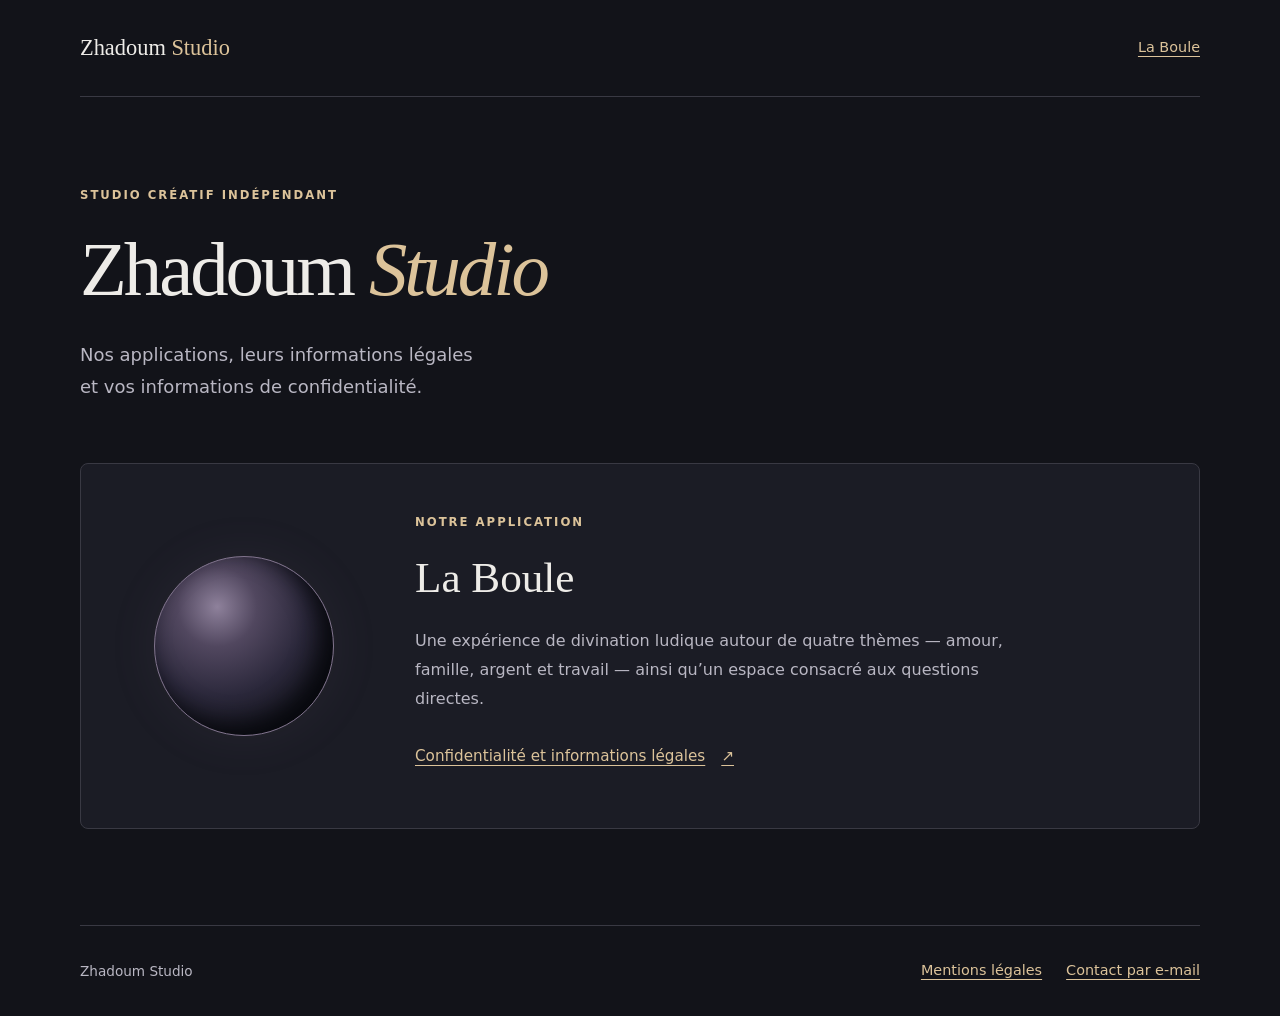
==== index.html @ 6d8b947a "Create Zhadoum Studio static website and La Boule privacy page" ====
﻿<!doctype html>
<html lang="fr">
<head>
  <meta charset="utf-8">
  <meta name="viewport" content="width=device-width, initial-scale=1">
  <meta name="description" content="Zhadoum Studio — applications et informations légales. Retrouvez la politique de confidentialité de La Boule.">
  <meta name="color-scheme" content="dark">
  <title>Zhadoum Studio</title>
  <link rel="stylesheet" href="assets/style.css">
</head>
<body>
  <a class="skip-link" href="#contenu">Aller au contenu</a>
  <header class="site-header container">
    <a class="brand" href="./" aria-current="page">Zhadoum <span>Studio</span></a>
    <nav aria-label="Navigation principale"><a href="la-boule/">La Boule</a></nav>
  </header>
  <main id="contenu" class="container home" tabindex="-1">
    <div class="intro">
      <p class="eyebrow">Studio créatif indépendant</p>
      <h1>Zhadoum <em>Studio</em></h1>
      <p class="lead">Nos applications, leurs informations légales<br class="desktop-break"> et vos informations de confidentialité.</p>
    </div>
    <section class="app-card" aria-labelledby="app-title">
      <div class="orb" aria-hidden="true"></div>
      <div class="app-copy">
        <p class="eyebrow">Notre application</p>
        <h2 id="app-title">La Boule</h2>
        <p>Une expérience de divination ludique autour de quatre thèmes — amour, famille, argent et travail — ainsi qu’un espace consacré aux questions directes.</p>
        <a class="button-link" href="la-boule/">Confidentialité et informations légales <span aria-hidden="true">↗</span></a>
      </div>
    </section>
  </main>
  <footer class="site-footer container">
    <span>Zhadoum Studio</span>
    <nav aria-label="Liens de pied de page"><a href="la-boule/#mentions-legales">Mentions légales</a><a href="mailto:zhadumdc@gmail.com">Contact par e-mail</a></nav>
  </footer>
</body>
</html>
---- assets/style.css ----
﻿:root{color-scheme:dark;--bg:#121319;--surface:#1b1c25;--text:#eeece8;--muted:#b9b7c3;--accent:#dcc39a;--line:#393943;font-family:system-ui,-apple-system,BlinkMacSystemFont,"Segoe UI",sans-serif;font-synthesis:none}
*{box-sizing:border-box}html{scroll-padding-top:2rem}body{margin:0;background:var(--bg);color:var(--text);font-size:1rem;line-height:1.8}a{color:var(--accent);text-underline-offset:.25em;text-decoration-thickness:1px}a:hover{color:#fff}a:focus-visible{outline:2px solid var(--accent);outline-offset:5px;border-radius:2px}p{margin:0 0 1.25rem}h1,h2{font-family:Georgia,"Times New Roman",serif;font-weight:400;line-height:1.15;text-wrap:balance}h1{font-size:clamp(2.65rem,6vw,5rem);letter-spacing:-.04em;margin:0 0 1.5rem}h2{font-size:2rem;margin:0 0 1.5rem}em{font-weight:400;color:var(--accent)}.container{width:min(1120px,calc(100% - 64px));margin-inline:auto}.site-header{display:flex;justify-content:space-between;align-items:center;gap:1rem;padding-block:1.75rem;border-bottom:1px solid var(--line)}.brand{color:var(--text);text-decoration:none;font-family:Georgia,"Times New Roman",serif;font-size:1.4rem}.brand span{color:var(--accent)}nav{display:flex;gap:1.75rem}nav a{font-size:.9rem}nav a[aria-current=page]{color:var(--text)}.skip-link{position:absolute;top:-100px;left:1rem;z-index:10;padding:.75rem 1rem;background:var(--text);color:var(--bg)}.skip-link:focus{top:1rem;color:var(--bg)}.eyebrow{font-size:.73rem;letter-spacing:.17em;text-transform:uppercase;color:var(--accent);font-weight:600;margin-bottom:1.25rem}.home{padding-block:5.5rem 6rem}.intro{margin-bottom:3.75rem}.lead{color:var(--muted);font-size:1.125rem;max-width:42rem}.app-card{display:grid;grid-template-columns:230px 1fr;gap:3.5rem;align-items:center;padding:3rem;background:var(--surface);border:1px solid var(--line);border-radius:8px}.app-copy{max-width:38rem}.app-copy h2{font-size:2.7rem}.app-copy p:not(.eyebrow){color:var(--muted)}.orb{width:180px;aspect-ratio:1;border:1px solid #81748d;border-radius:50%;justify-self:center;background:radial-gradient(circle at 35% 28%,#8e819b 0,#51475f 23%,#2b283b 52%,#171720 76%);box-shadow:0 0 55px #ab8fb112,inset -12px -10px 25px #07080d}.button-link{display:inline-flex;align-items:center;gap:1rem;padding:.6rem 0;font-size:.95rem}.site-footer{border-top:1px solid var(--line);display:flex;align-items:center;justify-content:space-between;gap:1.5rem;padding-block:2rem;color:var(--muted);font-size:.85rem}.site-footer nav{flex-wrap:wrap;gap:.6rem 1.5rem}.legal{padding-block:4.5rem 5rem}.legal-heading{padding-bottom:3rem}.updated{font-size:.9rem;color:var(--muted);margin-bottom:0}.legal-layout{display:grid;grid-template-columns:240px minmax(0,1fr);gap:4rem;align-items:start}.contents{position:sticky;top:2rem;flex-direction:column;gap:0;border-top:1px solid var(--line);padding-top:1.5rem}.contents a{display:block;padding:.45rem 0;color:var(--muted);text-decoration:none}.contents a:hover{color:var(--accent);text-decoration:underline}.legal-copy{max-width:70ch;overflow-wrap:anywhere}.legal-copy section{scroll-margin-top:2rem;padding:0 0 2.5rem;margin-bottom:2.5rem;border-bottom:1px solid var(--line)}.legal-copy section p:last-child{margin-bottom:0}.legal-copy h2{font-size:1.8rem}.external{font-size:.8em;white-space:nowrap}.legal-copy dl{margin:0}.legal-copy dt{font-size:.8rem;color:var(--muted);margin-top:1.15rem}.legal-copy dd{margin:0}.back-top{display:inline-block;padding:.5rem 0}
@media(max-width:800px){.legal-layout{grid-template-columns:1fr;gap:2.5rem}.contents{position:static;display:grid;grid-template-columns:1fr 1fr;gap:0 1.5rem;padding-bottom:1.5rem;border-bottom:1px solid var(--line)}.contents .eyebrow{grid-column:1/-1;margin-bottom:.5rem}.legal-copy{max-width:none}.app-card{grid-template-columns:140px 1fr;gap:2rem;padding:2rem}.orb{width:130px}.site-footer{align-items:flex-start;flex-direction:column}}
@media(max-width:520px){.container{width:calc(100% - 40px)}.site-header{padding-block:1.25rem;flex-wrap:wrap}.site-header nav{gap:1.25rem}.brand{font-size:1.25rem}.home{padding-block:3.5rem}.intro{margin-bottom:2.5rem}.desktop-break{display:none}.app-card{grid-template-columns:1fr;padding:1.75rem;gap:1.5rem}.orb{width:100px;justify-self:start}.app-copy h2{font-size:2.25rem}.legal{padding-block:3rem}.legal-heading{padding-bottom:2rem}.contents{grid-template-columns:1fr}.legal-copy h2{font-size:1.65rem}.legal-copy section{padding-bottom:2rem;margin-bottom:2rem}.button-link{align-items:flex-start}.site-footer nav{gap:.75rem 1.25rem}}
@media print{:root{color-scheme:light;--bg:#fff;--text:#111;--muted:#444;--accent:#222;--line:#ccc}body{font-size:11pt}.container{width:100%}.site-header,.site-footer,.contents,.back-top,.skip-link,.orb{display:none}.legal{padding:0}.legal-heading{padding-bottom:1rem}h1{font-size:30pt}.legal-layout{display:block}.legal-copy{max-width:none}.legal-copy section{margin-bottom:1rem;padding-bottom:1rem}h2{break-after:avoid}p,dd{orphans:3;widows:3}a{color:#111}.app-card{display:block;background:#fff}}
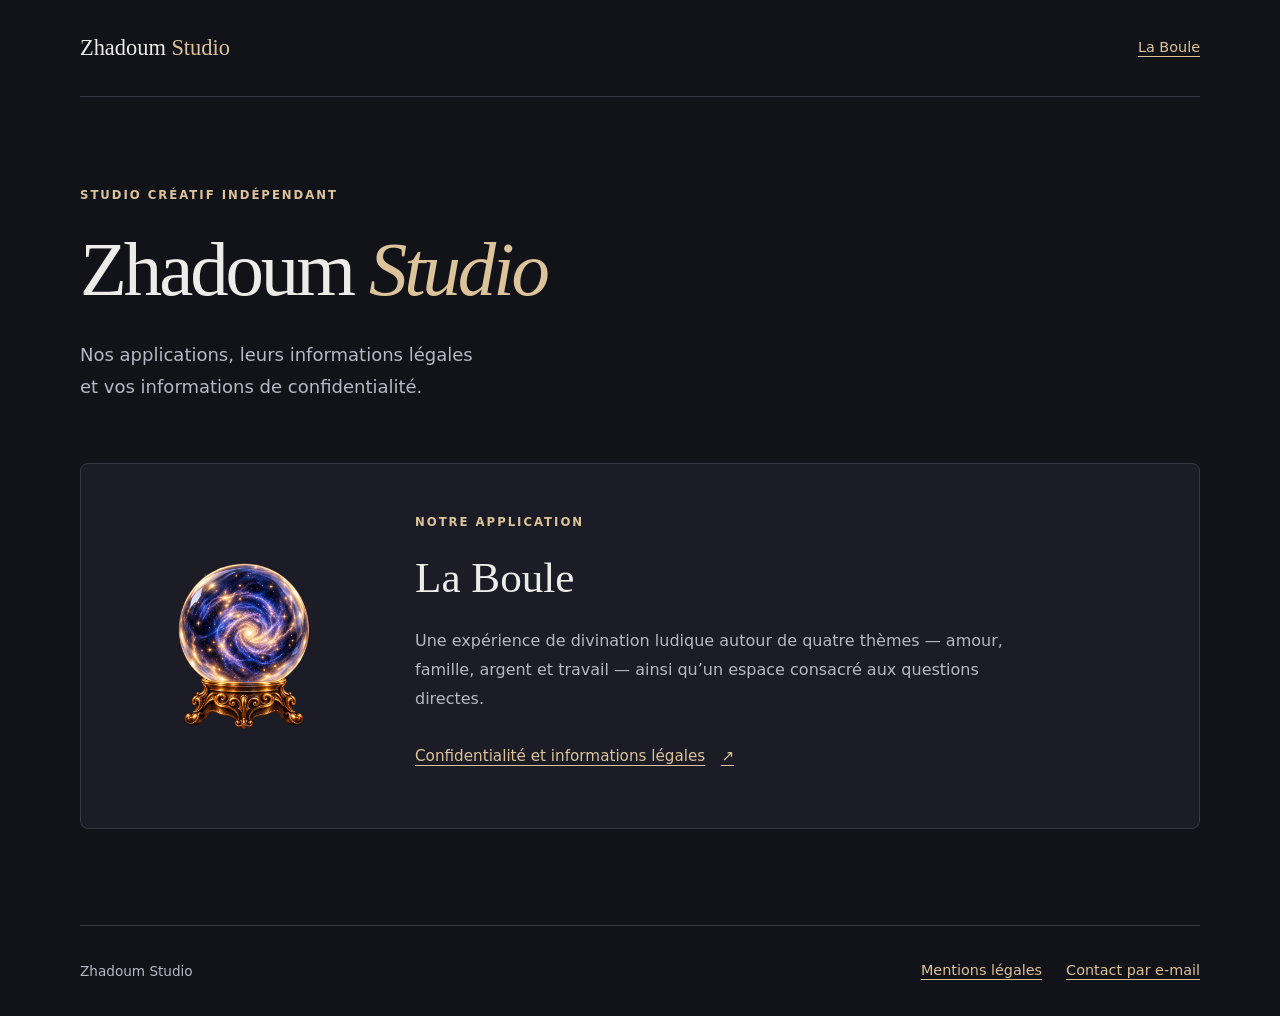
==== commit 84d5e610: "Use La Boule artwork on the studio homepage" ====
--- a/index.html
+++ b/index.html
@@ -21,7 +21,7 @@
       <p class="lead">Nos applications, leurs informations légales<br class="desktop-break"> et vos informations de confidentialité.</p>
     </div>
     <section class="app-card" aria-labelledby="app-title">
-      <div class="orb" aria-hidden="true"></div>
+      <img class="orb" src="assets/boule-question.png" alt="" width="1254" height="1254" aria-hidden="true">
       <div class="app-copy">
         <p class="eyebrow">Notre application</p>
         <h2 id="app-title">La Boule</h2>
@@ -32,7 +32,7 @@
   </main>
   <footer class="site-footer container">
     <span>Zhadoum Studio</span>
-    <nav aria-label="Liens de pied de page"><a href="la-boule/#mentions-legales">Mentions légales</a><a href="mailto:zhadumdc@gmail.com">Contact par e-mail</a></nav>
+    <nav aria-label="Liens de pied de page"><a href="la-boule/#mentions-legales">Mentions légales</a><a href="mailto:contact@zhadoum-studio.fr">Contact par e-mail</a></nav>
   </footer>
 </body>
 </html>
--- a/assets/style.css
+++ b/assets/style.css
@@ -1,5 +1,5 @@
 ﻿:root{color-scheme:dark;--bg:#121319;--surface:#1b1c25;--text:#eeece8;--muted:#b9b7c3;--accent:#dcc39a;--line:#393943;font-family:system-ui,-apple-system,BlinkMacSystemFont,"Segoe UI",sans-serif;font-synthesis:none}
-*{box-sizing:border-box}html{scroll-padding-top:2rem}body{margin:0;background:var(--bg);color:var(--text);font-size:1rem;line-height:1.8}a{color:var(--accent);text-underline-offset:.25em;text-decoration-thickness:1px}a:hover{color:#fff}a:focus-visible{outline:2px solid var(--accent);outline-offset:5px;border-radius:2px}p{margin:0 0 1.25rem}h1,h2{font-family:Georgia,"Times New Roman",serif;font-weight:400;line-height:1.15;text-wrap:balance}h1{font-size:clamp(2.65rem,6vw,5rem);letter-spacing:-.04em;margin:0 0 1.5rem}h2{font-size:2rem;margin:0 0 1.5rem}em{font-weight:400;color:var(--accent)}.container{width:min(1120px,calc(100% - 64px));margin-inline:auto}.site-header{display:flex;justify-content:space-between;align-items:center;gap:1rem;padding-block:1.75rem;border-bottom:1px solid var(--line)}.brand{color:var(--text);text-decoration:none;font-family:Georgia,"Times New Roman",serif;font-size:1.4rem}.brand span{color:var(--accent)}nav{display:flex;gap:1.75rem}nav a{font-size:.9rem}nav a[aria-current=page]{color:var(--text)}.skip-link{position:absolute;top:-100px;left:1rem;z-index:10;padding:.75rem 1rem;background:var(--text);color:var(--bg)}.skip-link:focus{top:1rem;color:var(--bg)}.eyebrow{font-size:.73rem;letter-spacing:.17em;text-transform:uppercase;color:var(--accent);font-weight:600;margin-bottom:1.25rem}.home{padding-block:5.5rem 6rem}.intro{margin-bottom:3.75rem}.lead{color:var(--muted);font-size:1.125rem;max-width:42rem}.app-card{display:grid;grid-template-columns:230px 1fr;gap:3.5rem;align-items:center;padding:3rem;background:var(--surface);border:1px solid var(--line);border-radius:8px}.app-copy{max-width:38rem}.app-copy h2{font-size:2.7rem}.app-copy p:not(.eyebrow){color:var(--muted)}.orb{width:180px;aspect-ratio:1;border:1px solid #81748d;border-radius:50%;justify-self:center;background:radial-gradient(circle at 35% 28%,#8e819b 0,#51475f 23%,#2b283b 52%,#171720 76%);box-shadow:0 0 55px #ab8fb112,inset -12px -10px 25px #07080d}.button-link{display:inline-flex;align-items:center;gap:1rem;padding:.6rem 0;font-size:.95rem}.site-footer{border-top:1px solid var(--line);display:flex;align-items:center;justify-content:space-between;gap:1.5rem;padding-block:2rem;color:var(--muted);font-size:.85rem}.site-footer nav{flex-wrap:wrap;gap:.6rem 1.5rem}.legal{padding-block:4.5rem 5rem}.legal-heading{padding-bottom:3rem}.updated{font-size:.9rem;color:var(--muted);margin-bottom:0}.legal-layout{display:grid;grid-template-columns:240px minmax(0,1fr);gap:4rem;align-items:start}.contents{position:sticky;top:2rem;flex-direction:column;gap:0;border-top:1px solid var(--line);padding-top:1.5rem}.contents a{display:block;padding:.45rem 0;color:var(--muted);text-decoration:none}.contents a:hover{color:var(--accent);text-decoration:underline}.legal-copy{max-width:70ch;overflow-wrap:anywhere}.legal-copy section{scroll-margin-top:2rem;padding:0 0 2.5rem;margin-bottom:2.5rem;border-bottom:1px solid var(--line)}.legal-copy section p:last-child{margin-bottom:0}.legal-copy h2{font-size:1.8rem}.external{font-size:.8em;white-space:nowrap}.legal-copy dl{margin:0}.legal-copy dt{font-size:.8rem;color:var(--muted);margin-top:1.15rem}.legal-copy dd{margin:0}.back-top{display:inline-block;padding:.5rem 0}
+*{box-sizing:border-box}html{scroll-padding-top:2rem}body{margin:0;background:var(--bg);color:var(--text);font-size:1rem;line-height:1.8}a{color:var(--accent);text-underline-offset:.25em;text-decoration-thickness:1px}a:hover{color:#fff}a:focus-visible{outline:2px solid var(--accent);outline-offset:5px;border-radius:2px}p{margin:0 0 1.25rem}h1,h2{font-family:Georgia,"Times New Roman",serif;font-weight:400;line-height:1.15;text-wrap:balance}h1{font-size:clamp(2.65rem,6vw,5rem);letter-spacing:-.04em;margin:0 0 1.5rem}h2{font-size:2rem;margin:0 0 1.5rem}em{font-weight:400;color:var(--accent)}.container{width:min(1120px,calc(100% - 64px));margin-inline:auto}.site-header{display:flex;justify-content:space-between;align-items:center;gap:1rem;padding-block:1.75rem;border-bottom:1px solid var(--line)}.brand{color:var(--text);text-decoration:none;font-family:Georgia,"Times New Roman",serif;font-size:1.4rem}.brand span{color:var(--accent)}nav{display:flex;gap:1.75rem}nav a{font-size:.9rem}nav a[aria-current=page]{color:var(--text)}.skip-link{position:absolute;top:-100px;left:1rem;z-index:10;padding:.75rem 1rem;background:var(--text);color:var(--bg)}.skip-link:focus{top:1rem;color:var(--bg)}.eyebrow{font-size:.73rem;letter-spacing:.17em;text-transform:uppercase;color:var(--accent);font-weight:600;margin-bottom:1.25rem}.home{padding-block:5.5rem 6rem}.intro{margin-bottom:3.75rem}.lead{color:var(--muted);font-size:1.125rem;max-width:42rem}.app-card{display:grid;grid-template-columns:230px 1fr;gap:3.5rem;align-items:center;padding:3rem;background:var(--surface);border:1px solid var(--line);border-radius:8px}.app-copy{max-width:38rem}.app-copy h2{font-size:2.7rem}.app-copy p:not(.eyebrow){color:var(--muted)}.orb{display:block;width:180px;max-width:100%;height:auto;justify-self:center;object-fit:contain}.button-link{display:inline-flex;align-items:center;gap:1rem;padding:.6rem 0;font-size:.95rem}.site-footer{border-top:1px solid var(--line);display:flex;align-items:center;justify-content:space-between;gap:1.5rem;padding-block:2rem;color:var(--muted);font-size:.85rem}.site-footer nav{flex-wrap:wrap;gap:.6rem 1.5rem}.legal{padding-block:4.5rem 5rem}.legal-heading{padding-bottom:3rem}.updated{font-size:.9rem;color:var(--muted);margin-bottom:0}.legal-layout{display:grid;grid-template-columns:240px minmax(0,1fr);gap:4rem;align-items:start}.contents{position:sticky;top:2rem;flex-direction:column;gap:0;border-top:1px solid var(--line);padding-top:1.5rem}.contents a{display:block;padding:.45rem 0;color:var(--muted);text-decoration:none}.contents a:hover{color:var(--accent);text-decoration:underline}.legal-copy{max-width:70ch;overflow-wrap:anywhere}.legal-copy section{scroll-margin-top:2rem;padding:0 0 2.5rem;margin-bottom:2.5rem;border-bottom:1px solid var(--line)}.legal-copy section p:last-child{margin-bottom:0}.legal-copy h2{font-size:1.8rem}.external{font-size:.8em;white-space:nowrap}.legal-copy dl{margin:0}.legal-copy dt{font-size:.8rem;color:var(--muted);margin-top:1.15rem}.legal-copy dd{margin:0}.back-top{display:inline-block;padding:.5rem 0}
 @media(max-width:800px){.legal-layout{grid-template-columns:1fr;gap:2.5rem}.contents{position:static;display:grid;grid-template-columns:1fr 1fr;gap:0 1.5rem;padding-bottom:1.5rem;border-bottom:1px solid var(--line)}.contents .eyebrow{grid-column:1/-1;margin-bottom:.5rem}.legal-copy{max-width:none}.app-card{grid-template-columns:140px 1fr;gap:2rem;padding:2rem}.orb{width:130px}.site-footer{align-items:flex-start;flex-direction:column}}
 @media(max-width:520px){.container{width:calc(100% - 40px)}.site-header{padding-block:1.25rem;flex-wrap:wrap}.site-header nav{gap:1.25rem}.brand{font-size:1.25rem}.home{padding-block:3.5rem}.intro{margin-bottom:2.5rem}.desktop-break{display:none}.app-card{grid-template-columns:1fr;padding:1.75rem;gap:1.5rem}.orb{width:100px;justify-self:start}.app-copy h2{font-size:2.25rem}.legal{padding-block:3rem}.legal-heading{padding-bottom:2rem}.contents{grid-template-columns:1fr}.legal-copy h2{font-size:1.65rem}.legal-copy section{padding-bottom:2rem;margin-bottom:2rem}.button-link{align-items:flex-start}.site-footer nav{gap:.75rem 1.25rem}}
 @media print{:root{color-scheme:light;--bg:#fff;--text:#111;--muted:#444;--accent:#222;--line:#ccc}body{font-size:11pt}.container{width:100%}.site-header,.site-footer,.contents,.back-top,.skip-link,.orb{display:none}.legal{padding:0}.legal-heading{padding-bottom:1rem}h1{font-size:30pt}.legal-layout{display:block}.legal-copy{max-width:none}.legal-copy section{margin-bottom:1rem;padding-bottom:1rem}h2{break-after:avoid}p,dd{orphans:3;widows:3}a{color:#111}.app-card{display:block;background:#fff}}
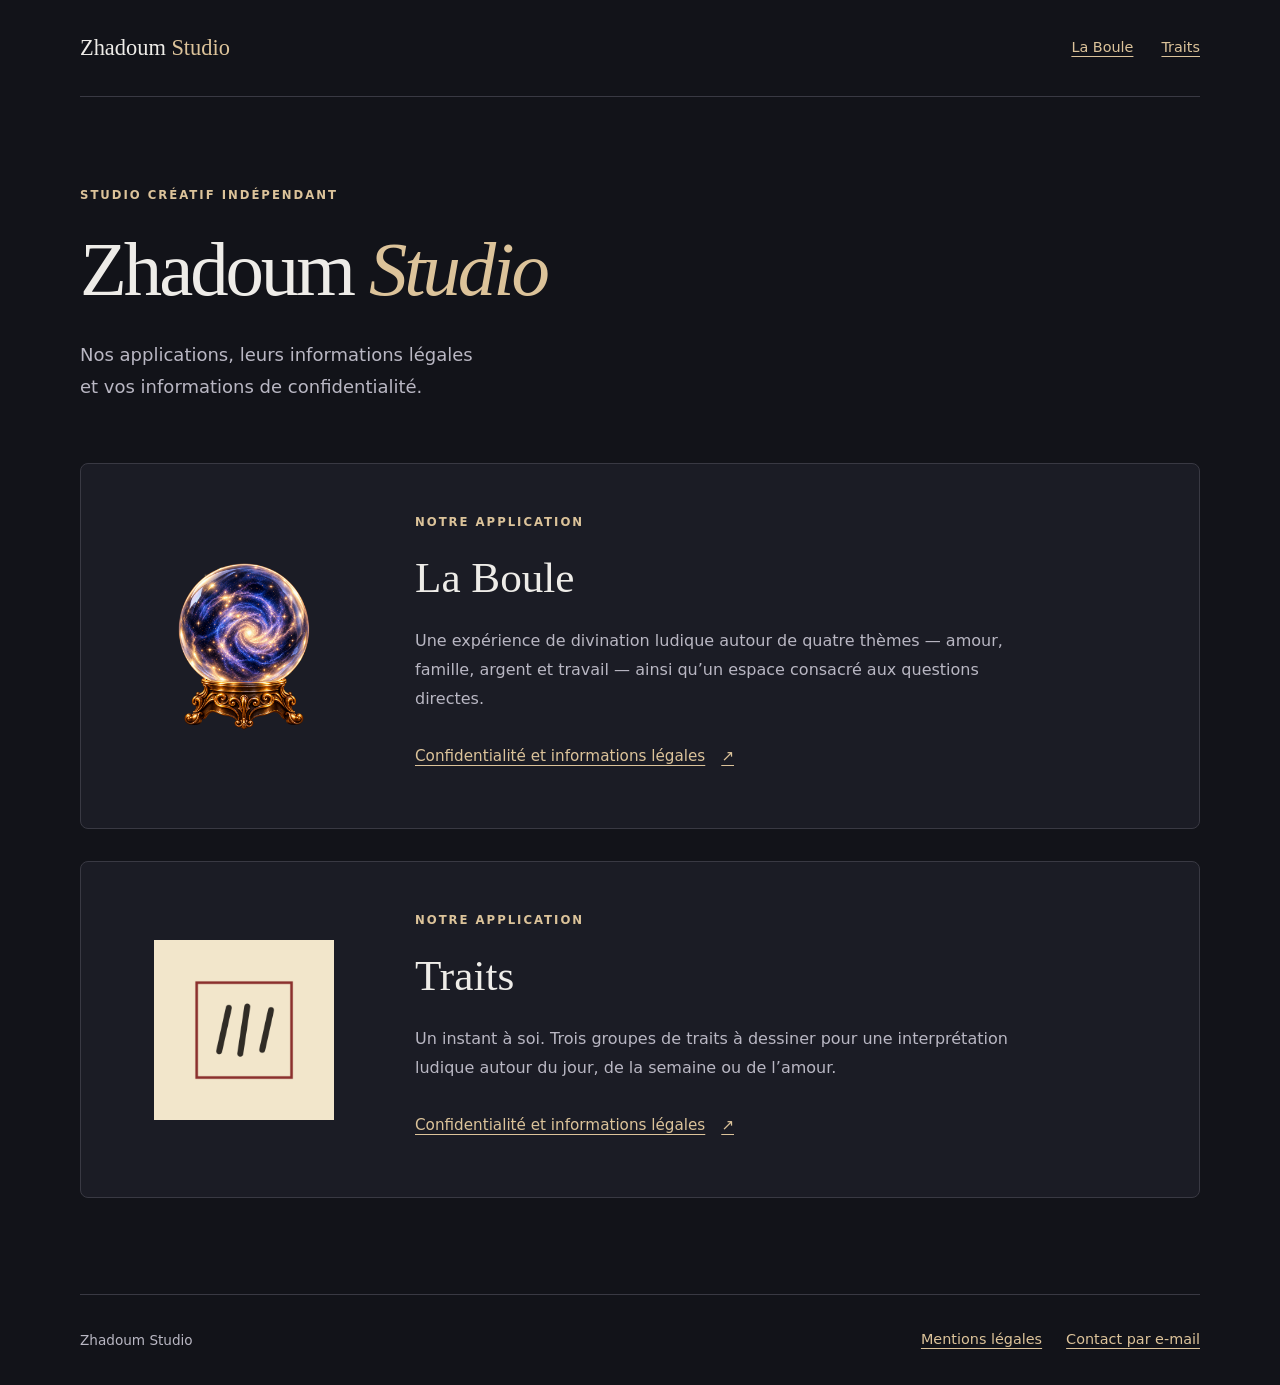
==== commit 8cebd3c6: "Link Traits from studio homepage alongside La Boule" ====
--- a/index.html
+++ b/index.html
@@ -3,7 +3,7 @@
 <head>
   <meta charset="utf-8">
   <meta name="viewport" content="width=device-width, initial-scale=1">
-  <meta name="description" content="Zhadoum Studio — applications et informations légales. Retrouvez la politique de confidentialité de La Boule.">
+  <meta name="description" content="Zhadoum Studio — applications et informations légales. Retrouvez les politiques de confidentialité de La Boule et de Traits.">
   <meta name="color-scheme" content="dark">
   <title>Zhadoum Studio</title>
   <link rel="stylesheet" href="assets/style.css">
@@ -12,7 +12,7 @@
   <a class="skip-link" href="#contenu">Aller au contenu</a>
   <header class="site-header container">
     <a class="brand" href="./" aria-current="page">Zhadoum <span>Studio</span></a>
-    <nav aria-label="Navigation principale"><a href="la-boule/">La Boule</a></nav>
+    <nav aria-label="Navigation principale"><a href="la-boule/">La Boule</a><a href="traits/">Traits</a></nav>
   </header>
   <main id="contenu" class="container home" tabindex="-1">
     <div class="intro">
@@ -29,6 +29,15 @@
         <a class="button-link" href="la-boule/">Confidentialité et informations légales <span aria-hidden="true">↗</span></a>
       </div>
     </section>
+    <section class="app-card" aria-labelledby="traits-title" style="margin-top: 2rem">
+      <img class="orb" src="assets/traits-icon.png" alt="" width="1024" height="1024" aria-hidden="true">
+      <div class="app-copy">
+        <p class="eyebrow">Notre application</p>
+        <h2 id="traits-title">Traits</h2>
+        <p>Un instant à soi. Trois groupes de traits à dessiner pour une interprétation ludique autour du jour, de la semaine ou de l’amour.</p>
+        <a class="button-link" href="traits/">Confidentialité et informations légales <span aria-hidden="true">↗</span></a>
+      </div>
+    </section>
   </main>
   <footer class="site-footer container">
     <span>Zhadoum Studio</span>
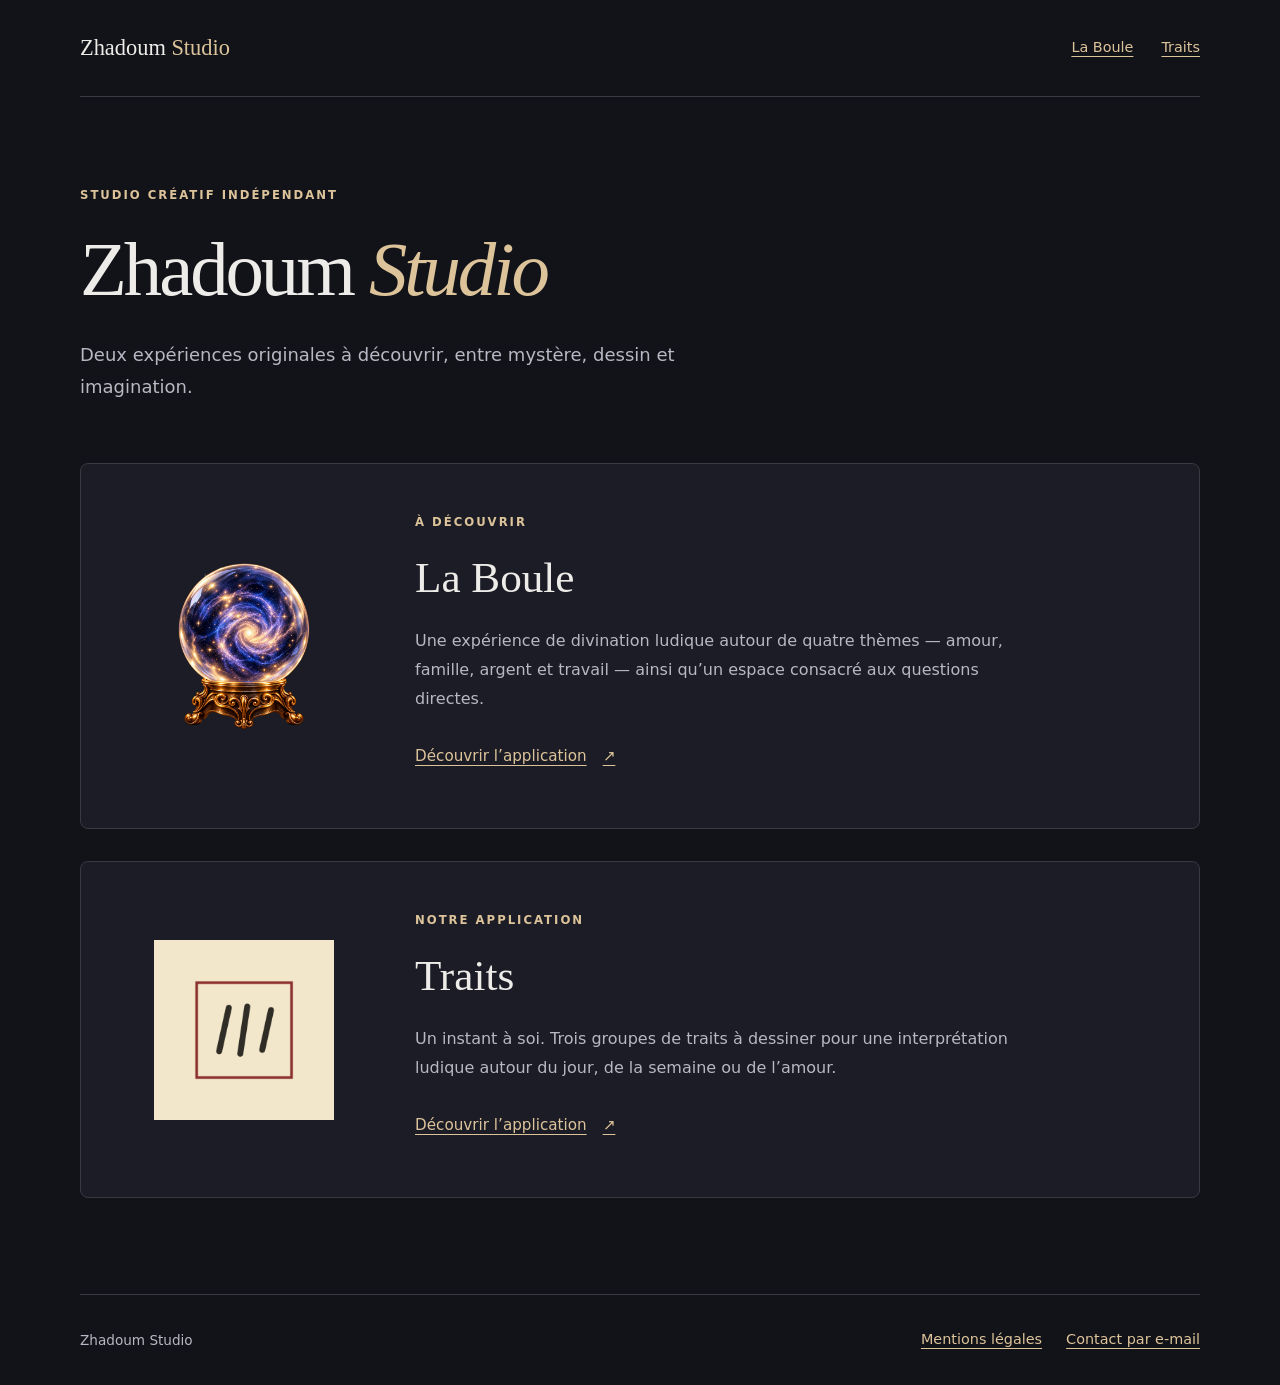
==== commit 20b7a23d: "Harmoniser navigation et pages de présentation Zhadoum Studio" ====
--- a/index.html
+++ b/index.html
@@ -3,7 +3,7 @@
 <head>
   <meta charset="utf-8">
   <meta name="viewport" content="width=device-width, initial-scale=1">
-  <meta name="description" content="Zhadoum Studio — applications et informations légales. Retrouvez les politiques de confidentialité de La Boule et de Traits.">
+  <meta name="description" content="Zhadoum Studio — découvrez nos applications La Boule et Traits.">
   <meta name="color-scheme" content="dark">
   <title>Zhadoum Studio</title>
   <link rel="stylesheet" href="assets/style.css">
@@ -12,21 +12,21 @@
   <a class="skip-link" href="#contenu">Aller au contenu</a>
   <header class="site-header container">
     <a class="brand" href="./" aria-current="page">Zhadoum <span>Studio</span></a>
-    <nav aria-label="Navigation principale"><a href="la-boule/">La Boule</a><a href="traits/">Traits</a></nav>
+    <nav aria-label="Navigation principale"><a href="la-boule/decouvrir/">La Boule</a><a href="traits/decouvrir/">Traits</a></nav>
   </header>
   <main id="contenu" class="container home" tabindex="-1">
     <div class="intro">
       <p class="eyebrow">Studio créatif indépendant</p>
       <h1>Zhadoum <em>Studio</em></h1>
-      <p class="lead">Nos applications, leurs informations légales<br class="desktop-break"> et vos informations de confidentialité.</p>
+      <p class="lead">Deux expériences originales à découvrir, entre mystère, dessin et imagination.</p>
     </div>
     <section class="app-card" aria-labelledby="app-title">
       <img class="orb" src="assets/boule-question.png" alt="" width="1254" height="1254" aria-hidden="true">
       <div class="app-copy">
-        <p class="eyebrow">Notre application</p>
+        <p class="eyebrow">À découvrir</p>
         <h2 id="app-title">La Boule</h2>
         <p>Une expérience de divination ludique autour de quatre thèmes — amour, famille, argent et travail — ainsi qu’un espace consacré aux questions directes.</p>
-        <a class="button-link" href="la-boule/">Confidentialité et informations légales <span aria-hidden="true">↗</span></a>
+        <a class="button-link" href="la-boule/">Découvrir l’application <span aria-hidden="true">↗</span></a>
       </div>
     </section>
     <section class="app-card" aria-labelledby="traits-title" style="margin-top: 2rem">
@@ -35,7 +35,7 @@
         <p class="eyebrow">Notre application</p>
         <h2 id="traits-title">Traits</h2>
         <p>Un instant à soi. Trois groupes de traits à dessiner pour une interprétation ludique autour du jour, de la semaine ou de l’amour.</p>
-        <a class="button-link" href="traits/">Confidentialité et informations légales <span aria-hidden="true">↗</span></a>
+        <a class="button-link" href="traits/">Découvrir l’application <span aria-hidden="true">↗</span></a>
       </div>
     </section>
   </main>
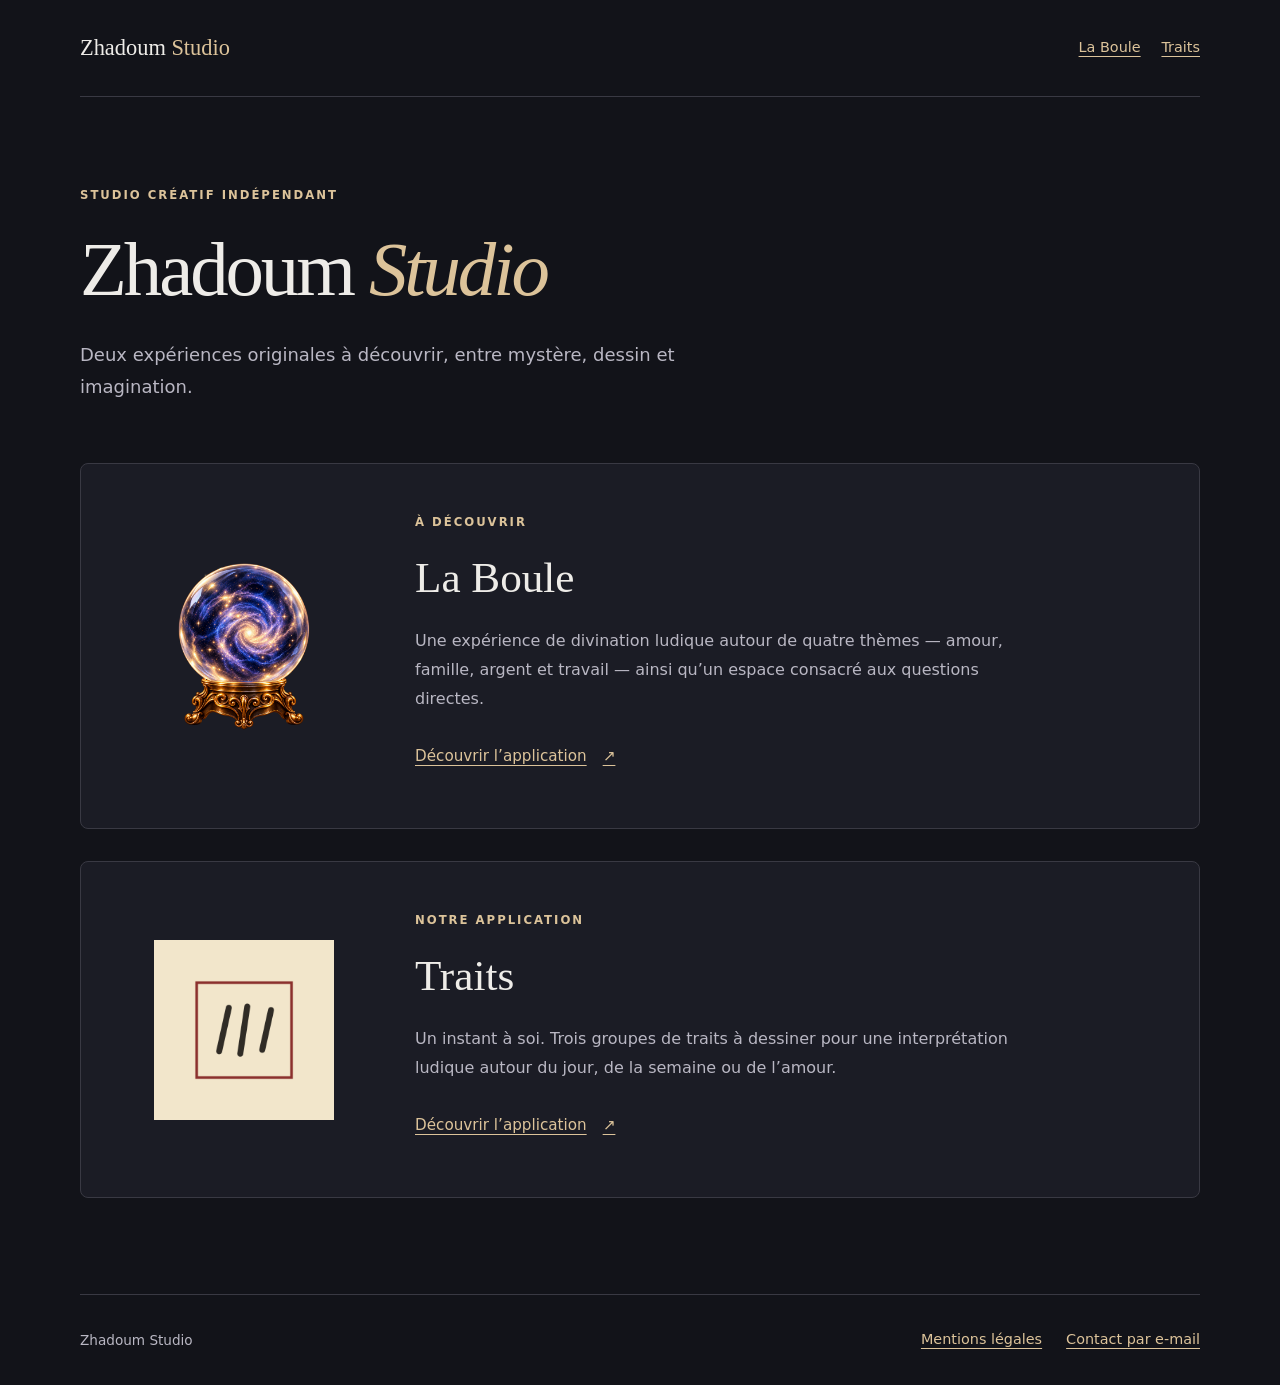
==== commit b19dbd21: "Corriger les boutons Découvrir pour ouvrir les présentations des applications" ====
--- a/index.html
+++ b/index.html
@@ -26,7 +26,7 @@
         <p class="eyebrow">À découvrir</p>
         <h2 id="app-title">La Boule</h2>
         <p>Une expérience de divination ludique autour de quatre thèmes — amour, famille, argent et travail — ainsi qu’un espace consacré aux questions directes.</p>
-        <a class="button-link" href="la-boule/">Découvrir l’application <span aria-hidden="true">↗</span></a>
+        <a class="button-link" href="la-boule/decouvrir/">Découvrir l’application <span aria-hidden="true">↗</span></a>
       </div>
     </section>
     <section class="app-card" aria-labelledby="traits-title" style="margin-top: 2rem">
@@ -35,7 +35,7 @@
         <p class="eyebrow">Notre application</p>
         <h2 id="traits-title">Traits</h2>
         <p>Un instant à soi. Trois groupes de traits à dessiner pour une interprétation ludique autour du jour, de la semaine ou de l’amour.</p>
-        <a class="button-link" href="traits/">Découvrir l’application <span aria-hidden="true">↗</span></a>
+        <a class="button-link" href="traits/decouvrir/">Découvrir l’application <span aria-hidden="true">↗</span></a>
       </div>
     </section>
   </main>
--- a/assets/style.css
+++ b/assets/style.css
@@ -3,3 +3,10 @@
 @media(max-width:800px){.legal-layout{grid-template-columns:1fr;gap:2.5rem}.contents{position:static;display:grid;grid-template-columns:1fr 1fr;gap:0 1.5rem;padding-bottom:1.5rem;border-bottom:1px solid var(--line)}.contents .eyebrow{grid-column:1/-1;margin-bottom:.5rem}.legal-copy{max-width:none}.app-card{grid-template-columns:140px 1fr;gap:2rem;padding:2rem}.orb{width:130px}.site-footer{align-items:flex-start;flex-direction:column}}
 @media(max-width:520px){.container{width:calc(100% - 40px)}.site-header{padding-block:1.25rem;flex-wrap:wrap}.site-header nav{gap:1.25rem}.brand{font-size:1.25rem}.home{padding-block:3.5rem}.intro{margin-bottom:2.5rem}.desktop-break{display:none}.app-card{grid-template-columns:1fr;padding:1.75rem;gap:1.5rem}.orb{width:100px;justify-self:start}.app-copy h2{font-size:2.25rem}.legal{padding-block:3rem}.legal-heading{padding-bottom:2rem}.contents{grid-template-columns:1fr}.legal-copy h2{font-size:1.65rem}.legal-copy section{padding-bottom:2rem;margin-bottom:2rem}.button-link{align-items:flex-start}.site-footer nav{gap:.75rem 1.25rem}}
 @media print{:root{color-scheme:light;--bg:#fff;--text:#111;--muted:#444;--accent:#222;--line:#ccc}body{font-size:11pt}.container{width:100%}.site-header,.site-footer,.contents,.back-top,.skip-link,.orb{display:none}.legal{padding:0}.legal-heading{padding-bottom:1rem}h1{font-size:30pt}.legal-layout{display:block}.legal-copy{max-width:none}.legal-copy section{margin-bottom:1rem;padding-bottom:1rem}h2{break-after:avoid}p,dd{orphans:3;widows:3}a{color:#111}.app-card{display:block;background:#fff}}
+
+.resource-links{margin-top:3.5rem;padding-top:2rem;border-top:1px solid var(--line)}.resource-links h2{font-size:1.6rem}.resource-grid{display:flex;flex-wrap:wrap;gap:1rem 2rem}.resource-grid a{display:inline-block;padding:.4rem 0}.site-header nav{flex-wrap:wrap;justify-content:flex-end;gap:.5rem 1.3rem}.site-header nav a{white-space:nowrap}
+
+/* Espacement explicite des liens des documents, y compris sur petits écrans */
+.resource-links .resource-grid{display:flex;flex-wrap:wrap;column-gap:2rem;row-gap:.8rem;align-items:center}
+.resource-links .resource-grid a{display:inline-block;padding:.45rem .15rem;white-space:normal}
+@media(max-width:520px){.resource-links .resource-grid{flex-direction:column;align-items:flex-start;gap:.65rem}}
